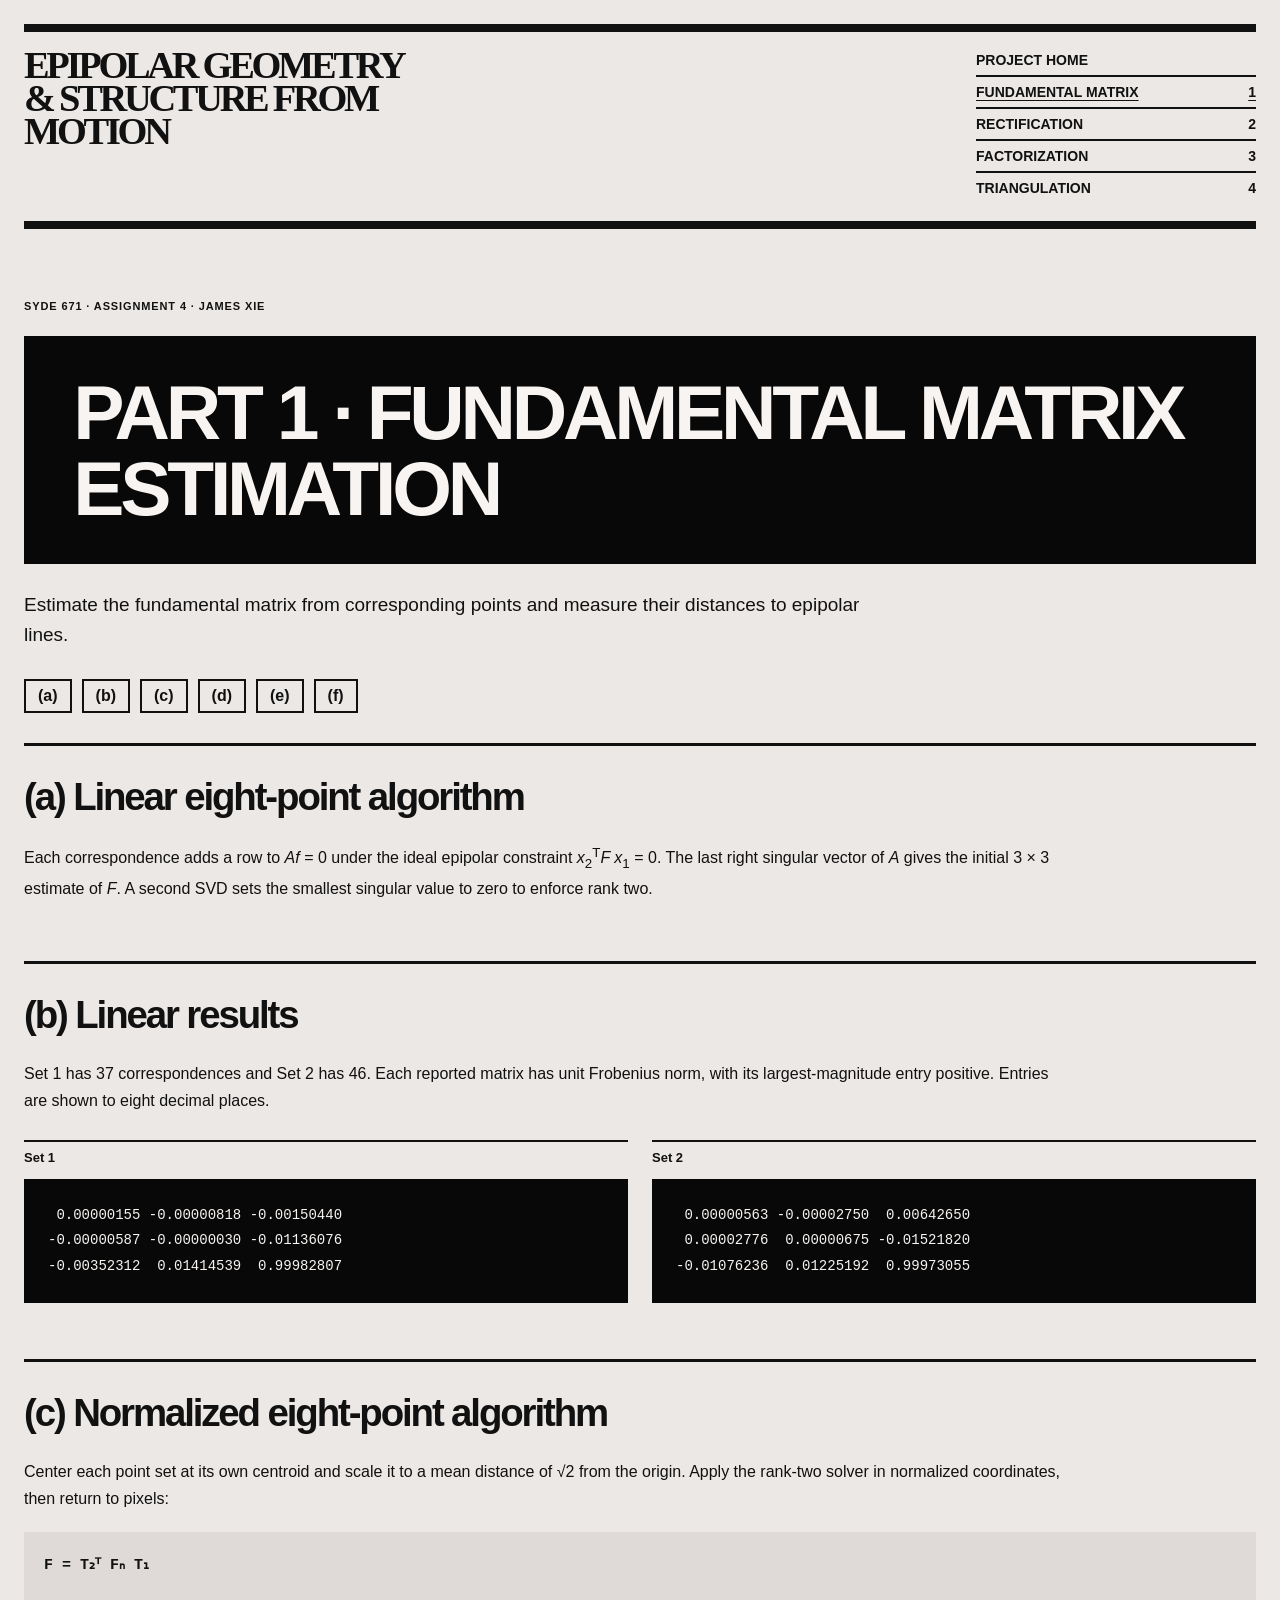
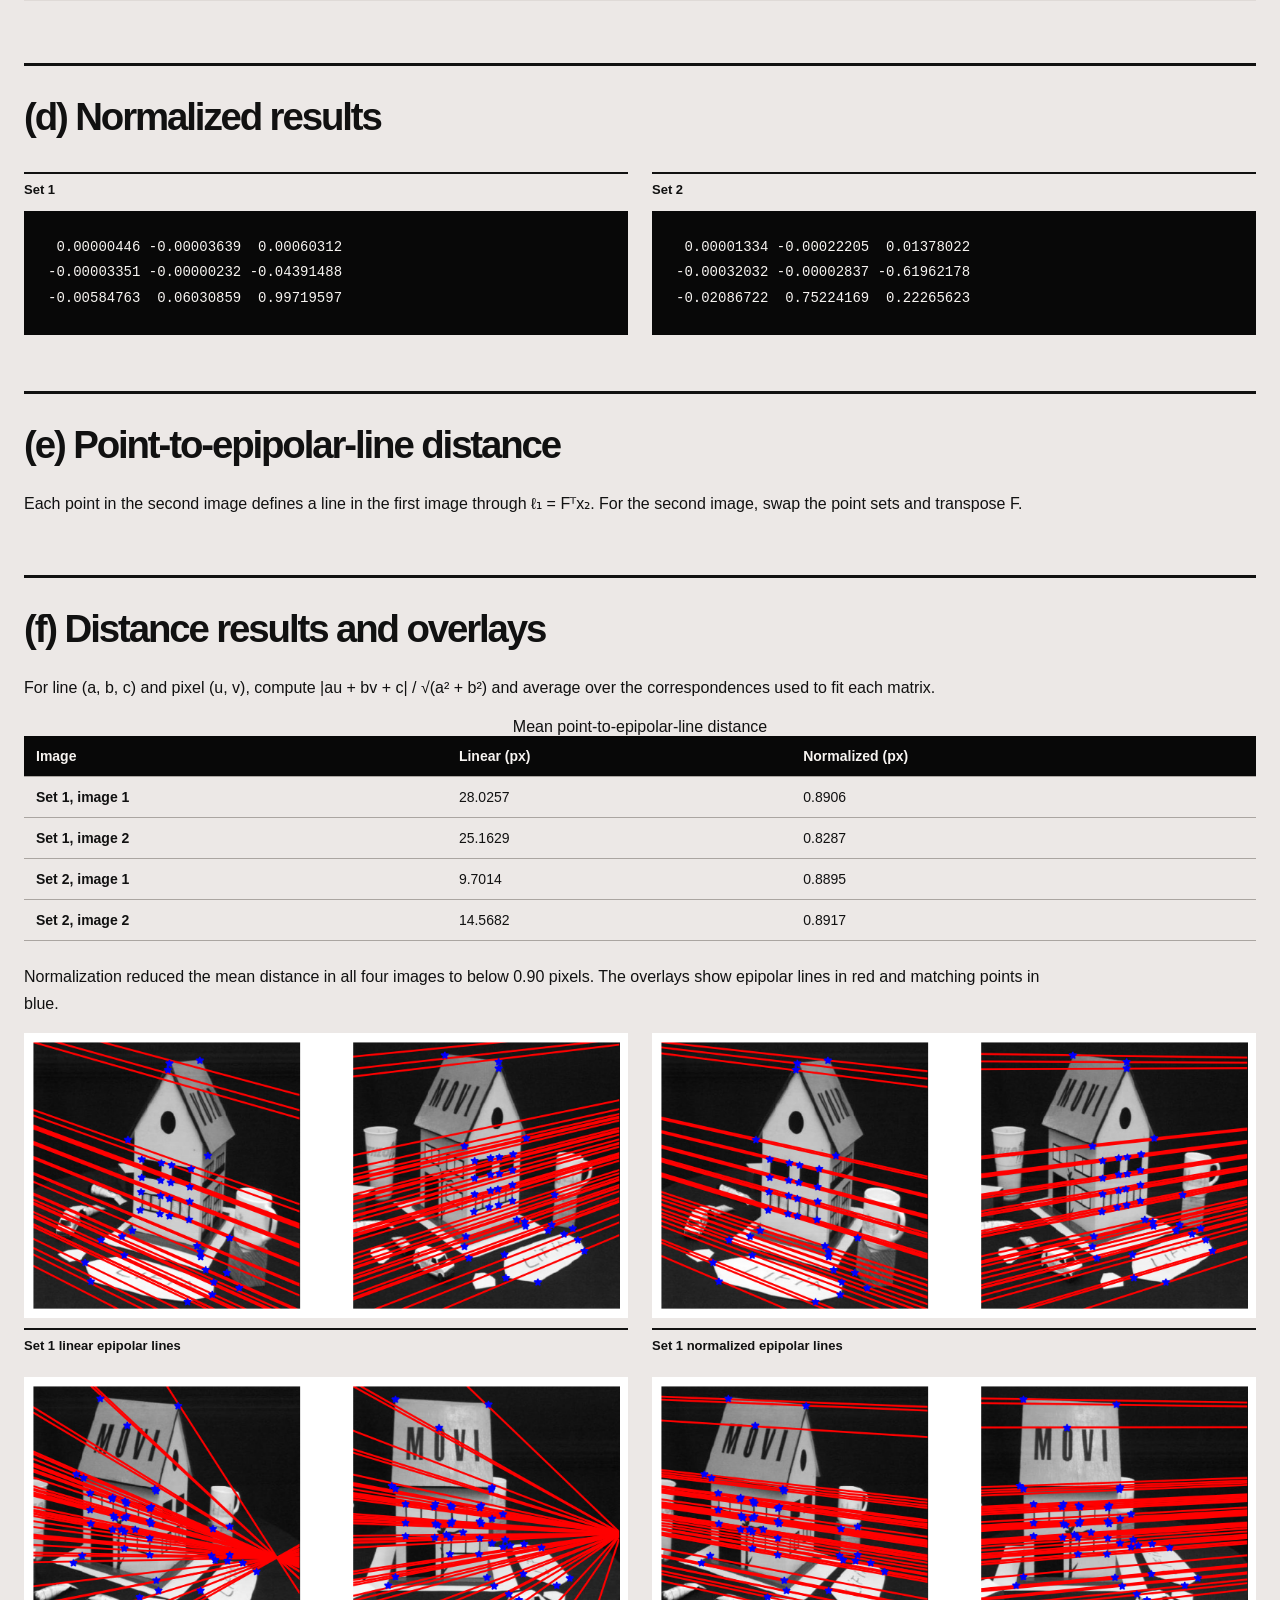
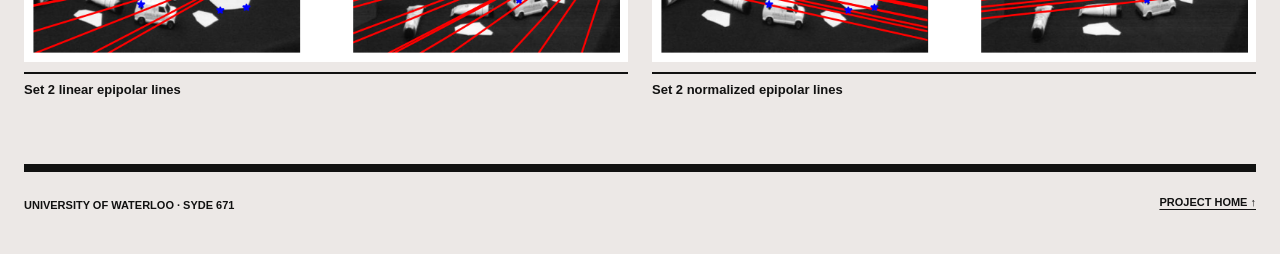
==== Part 1/report.html @ 1b06e58b "Publish SYDE 671 Assignment 4 reports" ====
<!doctype html>
<html lang="en">
<head>
  <meta charset="utf-8">
  <meta name="viewport" content="width=device-width, initial-scale=1">
  <meta name="description" content="Estimate the fundamental matrix from corresponding points and measure their distances to epipolar lines.">
  <title>Part 1 · Fundamental Matrix Estimation · James Xie</title>
  <link rel="stylesheet" href="../style.css">
</head>
<body class="report-page">
<main class="shell">
  <header class="site-header">
    <a class="brand" href="../index.html" aria-label="Assignment 4 home">Epipolar Geometry<br>&amp; Structure from Motion</a>
    <nav class="header-nav" aria-label="Project navigation">
      <a href="../index.html">Project home</a>
      <a href="report.html" aria-current="page">Fundamental matrix <span>1</span></a>
      <a href="../Part%202/report.html">Rectification <span>2</span></a>
      <a href="../Part%203/report.html">Factorization <span>3</span></a>
      <a href="../Part%204/report.html">Triangulation <span>4</span></a>
    </nav>
  </header>
  <section class="project-hero">
    <p class="eyebrow">SYDE 671 · Assignment 4 · James Xie</p>
    <h1>PART 1 · FUNDAMENTAL MATRIX<br>ESTIMATION</h1>
    <p class="project-deck">Estimate the fundamental matrix from corresponding points and measure their distances to epipolar lines.</p>
  </section>
  <nav class="subpart-nav" aria-label="Subparts">
    <a href="#a" aria-label="Subpart a">(a)</a>
    <a href="#b" aria-label="Subpart b">(b)</a>
    <a href="#c" aria-label="Subpart c">(c)</a>
    <a href="#d" aria-label="Subpart d">(d)</a>
    <a href="#e" aria-label="Subpart e">(e)</a>
    <a href="#f" aria-label="Subpart f">(f)</a>
  </nav>
  <section class="report-section" id="a">
    <h2>(a) Linear eight-point algorithm</h2>
    <p>Each correspondence adds a row to <em>Af</em> = 0 under the ideal epipolar constraint
    <em>x</em><sub>2</sub><sup>T</sup><em>F x</em><sub>1</sub> = 0. The last right singular vector
    of <em>A</em> gives the initial 3 × 3 estimate of <em>F</em>. A second SVD sets the smallest
    singular value to zero to enforce rank two.</p>
  </section>
  <section class="report-section" id="b">
    <h2>(b) Linear results</h2>
    <p>Set 1 has 37 correspondences and Set 2 has 46. Each reported matrix has unit Frobenius
    norm, with its largest-magnitude entry positive. Entries are shown to eight decimal places.</p><div class="result-grid"><figure><figcaption>Set 1</figcaption><pre> 0.00000155 -0.00000818 -0.00150440
-0.00000587 -0.00000030 -0.01136076
-0.00352312  0.01414539  0.99982807</pre></figure><figure><figcaption>Set 2</figcaption><pre> 0.00000563 -0.00002750  0.00642650
 0.00002776  0.00000675 -0.01521820
-0.01076236  0.01225192  0.99973055</pre></figure></div>
  </section>
  <section class="report-section" id="c">
    <h2>(c) Normalized eight-point algorithm</h2>
    <p>Center each point set at its own centroid and scale it to a mean distance of √2
    from the origin. Apply the rank-two solver in normalized coordinates, then return
    to pixels:</p>
    <div class="formula">F = T₂ᵀ Fₙ T₁</div>
  </section>
  <section class="report-section" id="d">
    <h2>(d) Normalized results</h2>
    <div class="result-grid"><figure><figcaption>Set 1</figcaption><pre> 0.00000446 -0.00003639  0.00060312
-0.00003351 -0.00000232 -0.04391488
-0.00584763  0.06030859  0.99719597</pre></figure><figure><figcaption>Set 2</figcaption><pre> 0.00001334 -0.00022205  0.01378022
-0.00032032 -0.00002837 -0.61962178
-0.02086722  0.75224169  0.22265623</pre></figure></div>
  </section>
  <section class="report-section" id="e">
    <h2>(e) Point-to-epipolar-line distance</h2>
    <p>Each point in the second image defines a line in the first image through
    ℓ₁ = Fᵀx₂. For the second image, swap the point sets and transpose F.</p>
  </section>
  <section class="report-section" id="f">
    <h2>(f) Distance results and overlays</h2>
    <p>For line (a, b, c) and pixel (u, v), compute |au + bv + c| / √(a² + b²)
    and average over the correspondences used to fit each matrix.</p>
    <div class="scroll"><table>
      <caption>Mean point-to-epipolar-line distance</caption>
      <thead><tr><th scope="col">Image</th><th scope="col">Linear (px)</th><th scope="col">Normalized (px)</th></tr></thead>
      <tbody><tr><th scope="row">Set 1, image 1</th><td>28.0257</td><td>0.8906</td></tr><tr><th scope="row">Set 1, image 2</th><td>25.1629</td><td>0.8287</td></tr><tr><th scope="row">Set 2, image 1</th><td>9.7014</td><td>0.8895</td></tr><tr><th scope="row">Set 2, image 2</th><td>14.5682</td><td>0.8917</td></tr></tbody>
    </table></div>
    <p>Normalization reduced the mean distance in all four images to below 0.90 pixels.
    The overlays show epipolar lines in red and matching points in blue.</p>
    <div class="result-grid"><figure><a href="figures/set1-lls.png"><img src="figures/set1-lls.png" alt="Set 1 linear epipolar lines" width="831" height="392" loading="lazy"></a><figcaption>Set 1 linear epipolar lines</figcaption></figure>
<figure><a href="figures/set1-normalized.png"><img src="figures/set1-normalized.png" alt="Set 1 normalized epipolar lines" width="831" height="392" loading="lazy"></a><figcaption>Set 1 normalized epipolar lines</figcaption></figure>
<figure><a href="figures/set2-lls.png"><img src="figures/set2-lls.png" alt="Set 2 linear epipolar lines" width="831" height="392" loading="lazy"></a><figcaption>Set 2 linear epipolar lines</figcaption></figure>
<figure><a href="figures/set2-normalized.png"><img src="figures/set2-normalized.png" alt="Set 2 normalized epipolar lines" width="831" height="392" loading="lazy"></a><figcaption>Set 2 normalized epipolar lines</figcaption></figure></div>
  </section>
  <footer class="site-footer">
    <p>University of Waterloo · SYDE 671</p>
    <a href="../index.html">Project home ↑</a>
  </footer>
</main>
</body>
</html>
---- style.css ----
/* Shared editorial style, adapted from Assignment 2's local stylesheet. */
:root {
  --paper: #ece8e6;
  --paper-deep: #dfdad7;
  --ink: #111;
  --muted: #4e4b49;
  --line: #aaa5a1;
  --dark: #080808;
  --light: #f7f4f1;
  font-family: Arial, Helvetica, sans-serif;
  color: var(--ink);
  background: var(--paper);
  color-scheme: light;
}
* { box-sizing: border-box; }
html { scroll-behavior: smooth; scroll-padding-top: 24px; }
body { margin: 0; min-width: 320px; }
img { display: block; max-width: 100%; height: auto; }
a { color: inherit; text-decoration: none; }
a:focus-visible, summary:focus-visible { outline: 3px solid var(--ink); outline-offset: 5px; }
.shell { width: min(100% - 48px, 1500px); margin-inline: auto; }
h1, h2, h3, p, figure { margin-top: 0; }
h1, h2, h3 { font-family: Arial, Helvetica, sans-serif; font-weight: 900; letter-spacing: -.055em; }
h2 { font-size: clamp(28px, 3vw, 44px); line-height: 1.1; margin-bottom: 24px; overflow-wrap: anywhere; }
h3 { font-size: 24px; margin-top: 30px; }
p { line-height: 1.7; max-width: 1050px; }
.site-header { display: flex; align-items: flex-start; justify-content: space-between; gap: 32px; margin-top: 24px; padding: 13px 0 18px; border-top: 8px solid var(--ink); border-bottom: 8px solid var(--ink); }
.brand { display: inline-flex; max-width: 440px; font-family: Georgia, 'Times New Roman', serif; font-size: clamp(28px, 3vw, 43px); font-weight: 900; letter-spacing: -.085em; text-transform: uppercase; line-height: .86; padding-top: 4px; }
.header-nav { display: flex; flex-direction: column; width: 280px; font-size: 14px; font-weight: 800; text-transform: uppercase; line-height: 1.15; }
.header-nav a { display: flex; justify-content: space-between; gap: 14px; padding: 7px 0; border-bottom: 2px solid var(--ink); }
.header-nav a:last-child { border-bottom: 0; }
.header-nav a:hover, .header-nav a[aria-current] { text-decoration: underline; text-underline-offset: 3px; }
.eyebrow { margin: 0; font-size: 11px; font-weight: 800; letter-spacing: .08em; text-transform: uppercase; }
.project-hero { padding-block: 20px 30px; }
.project-hero > .eyebrow { margin-top: 48px; }
.project-hero h1 { padding: 38px 4%; background: var(--dark); color: var(--light); margin: 20px 0 26px; font-size: clamp(62px, 8vw, 125px); line-height: .99; overflow-wrap: anywhere; }
.project-deck { max-width: 850px; font-size: 19px; line-height: 1.55; margin: 0; }
.project-hero-rule { display: flex; justify-content: space-between; flex-wrap: wrap; gap: 12px 25px; border-top: 3px solid var(--ink); margin-top: 28px; padding-top: 15px; font-size: 11px; font-weight: 800; text-transform: uppercase; }
.site-footer { display: flex; justify-content: space-between; align-items: start; flex-wrap: wrap; gap: 25px; border-top: 8px solid var(--ink); margin-top: 25px; padding-block: 24px 40px; font-size: 11px; font-weight: 700; text-transform: uppercase; }
.site-footer p { margin: 0; max-width: 800px; }
.site-footer a, p a, .resource-links a { text-decoration: underline; text-underline-offset: 3px; }
.section-heading { display: flex; align-items: end; justify-content: space-between; gap: 30px; border-top: 8px solid var(--ink); padding-top: 18px; margin-bottom: 32px; }
.section-heading h2 { font-size: clamp(37px, 4.5vw, 68px); line-height: 1.02; margin: 12px 0 0; }
.section-heading > p { max-width: 330px; color: var(--muted); font-size: 14px; line-height: 1.5; margin: 0; }
.project-index { padding-block: 35px 55px; }
.study-row { display: grid; grid-template-columns: minmax(0, .9fr) minmax(0, 1.1fr); gap: 38px; border-bottom: 3px solid var(--ink); padding: 0 0 30px; margin-bottom: 32px; }
.study-copy h3 { font-size: clamp(30px, 3.5vw, 50px); line-height: 1.02; margin: 18px 0; }
.study-copy p { max-width: 610px; }
.study-image { display: flex; align-items: center; min-width: 0; background: var(--paper-deep); }
.study-image img { width: 100%; }
.solid-link { background: var(--dark); color: var(--light); padding: 15px 25px; display: inline-flex; align-items: center; justify-content: space-between; gap: 36px; min-width: 200px; font-size: 13px; font-weight: 800; }
.solid-link:hover { background: #393633; }
.photo-section { padding-block: 10px 55px; }
.photo-grid { display: grid; grid-template-columns: repeat(3, minmax(0, 1fr)); gap: 16px; }
.photo-grid figure { min-width: 0; margin: 0; }
.photo-grid img { width: 100%; }
.photo-grid figcaption { border-top: 3px solid var(--ink); margin-top: 12px; padding-top: 10px; font-size: 11px; font-weight: 800; line-height: 1.6; }
.photo-grid figcaption span { display: block; color: var(--muted); font-weight: 400; }
.source-note { margin: 24px 0 0; font-size: 14px; }
.upcoming { padding-block: 10px 45px; }
.upcoming-grid { display: grid; grid-template-columns: repeat(2, minmax(0, 1fr)); gap: 30px; }
.upcoming-grid article { border-top: 2px solid var(--ink); padding-top: 16px; }
.upcoming-grid h3 { font-size: 26px; margin: 13px 0; }
.upcoming-grid p { font-size: 14px; color: var(--muted); }
.report-page .project-hero h1 { font-size: clamp(38px, 6vw, 84px); }
.report-section { padding-block: 30px 42px; border-top: 3px solid var(--ink); min-width: 0; }
.report-section > .eyebrow { margin-bottom: 15px; }
.report-section img { width: 100%; margin-block: 25px; }
pre { background: var(--dark); color: var(--light); padding: 24px; overflow-x: auto; font: 14px/1.8 Consolas, 'Courier New', monospace; white-space: pre; max-width: 100%; }
code { font: .92em Consolas, 'Courier New', monospace; }
.formula { padding: 20px; margin-block: 20px; background: var(--paper-deep); font: 700 15px/1.9 Consolas, 'Courier New', monospace; white-space: pre-wrap; overflow-x: auto; max-width: 100%; }
.metrics { display: grid; grid-template-columns: repeat(3, minmax(0, 1fr)); margin: 24px 0 30px; border-top: 3px solid var(--ink); border-bottom: 3px solid var(--ink); }
.metrics > div { padding: 20px; border-right: 1px solid var(--line); }
.metrics > div:first-child { padding-left: 0; }
.metrics > div:last-child { border-right: 0; }
.metrics strong { display: block; font-size: clamp(25px, 2.4vw, 38px); font-weight: 900; letter-spacing: -.04em; line-height: 1.1; margin-bottom: 10px; }
.metrics span { font-size: 12px; color: var(--muted); line-height: 1.5; }
.scroll { overflow-x: auto; max-width: 100%; }
table { border-collapse: collapse; width: 100%; margin-bottom: 22px; }
th, td { padding: 12px; text-align: left; border-bottom: 1px solid var(--line); font-size: 14px; }
thead { background: var(--dark); color: var(--light); }
table a { text-decoration: underline; text-underline-offset: 3px; }
.note, .warning { border-left: 4px solid var(--ink); background: var(--paper-deep); padding: 18px 22px; line-height: 1.7; margin-block: 22px; }
details { border-top: 1px solid var(--line); margin-top: 18px; padding-top: 14px; }
summary { cursor: pointer; font-size: 14px; font-weight: 800; line-height: 1.5; }
@media (max-width: 900px) {
  .shell { width: calc(100% - 36px); }
  .photo-grid { grid-template-columns: repeat(2, minmax(0, 1fr)); gap: 24px 16px; }
  .study-row { gap: 25px; }
}
@media (max-width: 640px) {
  .shell { width: calc(100% - 28px); }
  .site-header { margin-top: 14px; gap: 16px; border-width: 6px; }
  .brand { font-size: clamp(24px, 6.5vw, 36px); }
  .header-nav { width: 116px; flex-shrink: 0; font-size: 11px; }
  .header-nav a { padding-block: 6px; }
  .project-hero > .eyebrow { margin-top: 30px; }
  .project-hero h1 { font-size: clamp(36px, 10vw, 68px); padding: 26px 20px; }
  .report-page .project-hero h1 { font-size: clamp(28px, 8.7vw, 56px); }
  .project-deck { font-size: 16px; }
  .project-hero-rule { font-size: 10px; }
  .section-heading { align-items: start; flex-direction: column; gap: 18px; border-width: 6px; }
  .section-heading h2 { font-size: 40px; }
  .study-row { grid-template-columns: 1fr; gap: 24px; }
  .study-copy h3 { font-size: 36px; }
  .photo-grid { grid-template-columns: repeat(2, minmax(0, 1fr)); gap: 24px 12px; }
  .upcoming-grid { grid-template-columns: 1fr; gap: 20px; }
  .site-footer { flex-direction: column; gap: 10px; border-width: 6px; }
  .report-section { padding-block: 25px 32px; }
  .report-section h2 { font-size: 28px; }
  .metrics { grid-template-columns: 1fr; }
  .metrics > div, .metrics > div:first-child { padding: 16px 0; border-right: 0; border-bottom: 1px solid var(--line); }
  .metrics > div:last-child { border-bottom: 0; }
  pre { padding: 14px; font-size: 12px; }
  .formula { padding: 14px; font-size: 12px; }
  th, td { padding: 10px 8px; font-size: 12px; }
}
@media (max-width: 550px) {
  .report-page .site-header { flex-direction: column; }
  .report-page .header-nav { width: 100%; }
}
@media (prefers-reduced-motion: reduce) { html { scroll-behavior: auto; } }
@media print {
  :root { background: white; }
  .site-header { display: none; }
  .shell { width: 100%; }
  .project-hero h1, .report-page .project-hero h1 { font-size: 36pt; padding: 8mm; }
  .project-hero > .eyebrow { margin-top: 5mm; }
  pre { white-space: pre-wrap; overflow-wrap: anywhere; }
  .report-section { break-inside: auto; }
  h2, h3 { break-after: avoid; }
  * { -webkit-print-color-adjust: exact; print-color-adjust: exact; }
}

/* Assignment 4 report navigation and figures. */
.brand { display: block; overflow-wrap: anywhere; }
.header-nav { flex-shrink: 0; }
.subpart-nav { display: flex; flex-wrap: wrap; gap: 10px; margin-bottom: 30px; }
.subpart-nav a { padding: 6px 12px; border: 2px solid var(--ink); font-weight: 800; }
.subpart-nav a:hover { background: var(--dark); color: var(--light); }
.result-grid { display: grid; grid-template-columns: repeat(2, minmax(0, 1fr)); gap: 24px; }
.result-grid figure { margin: 0; min-width: 0; }
.result-grid img { margin: 0; }
.result-grid figcaption { border-top: 2px solid var(--ink); margin-top: 10px; padding-top: 8px; font-size: 13px; font-weight: 800; }
.report-status { color: var(--muted); }
@media (max-width: 640px) {
  .result-grid { grid-template-columns: 1fr; }
}
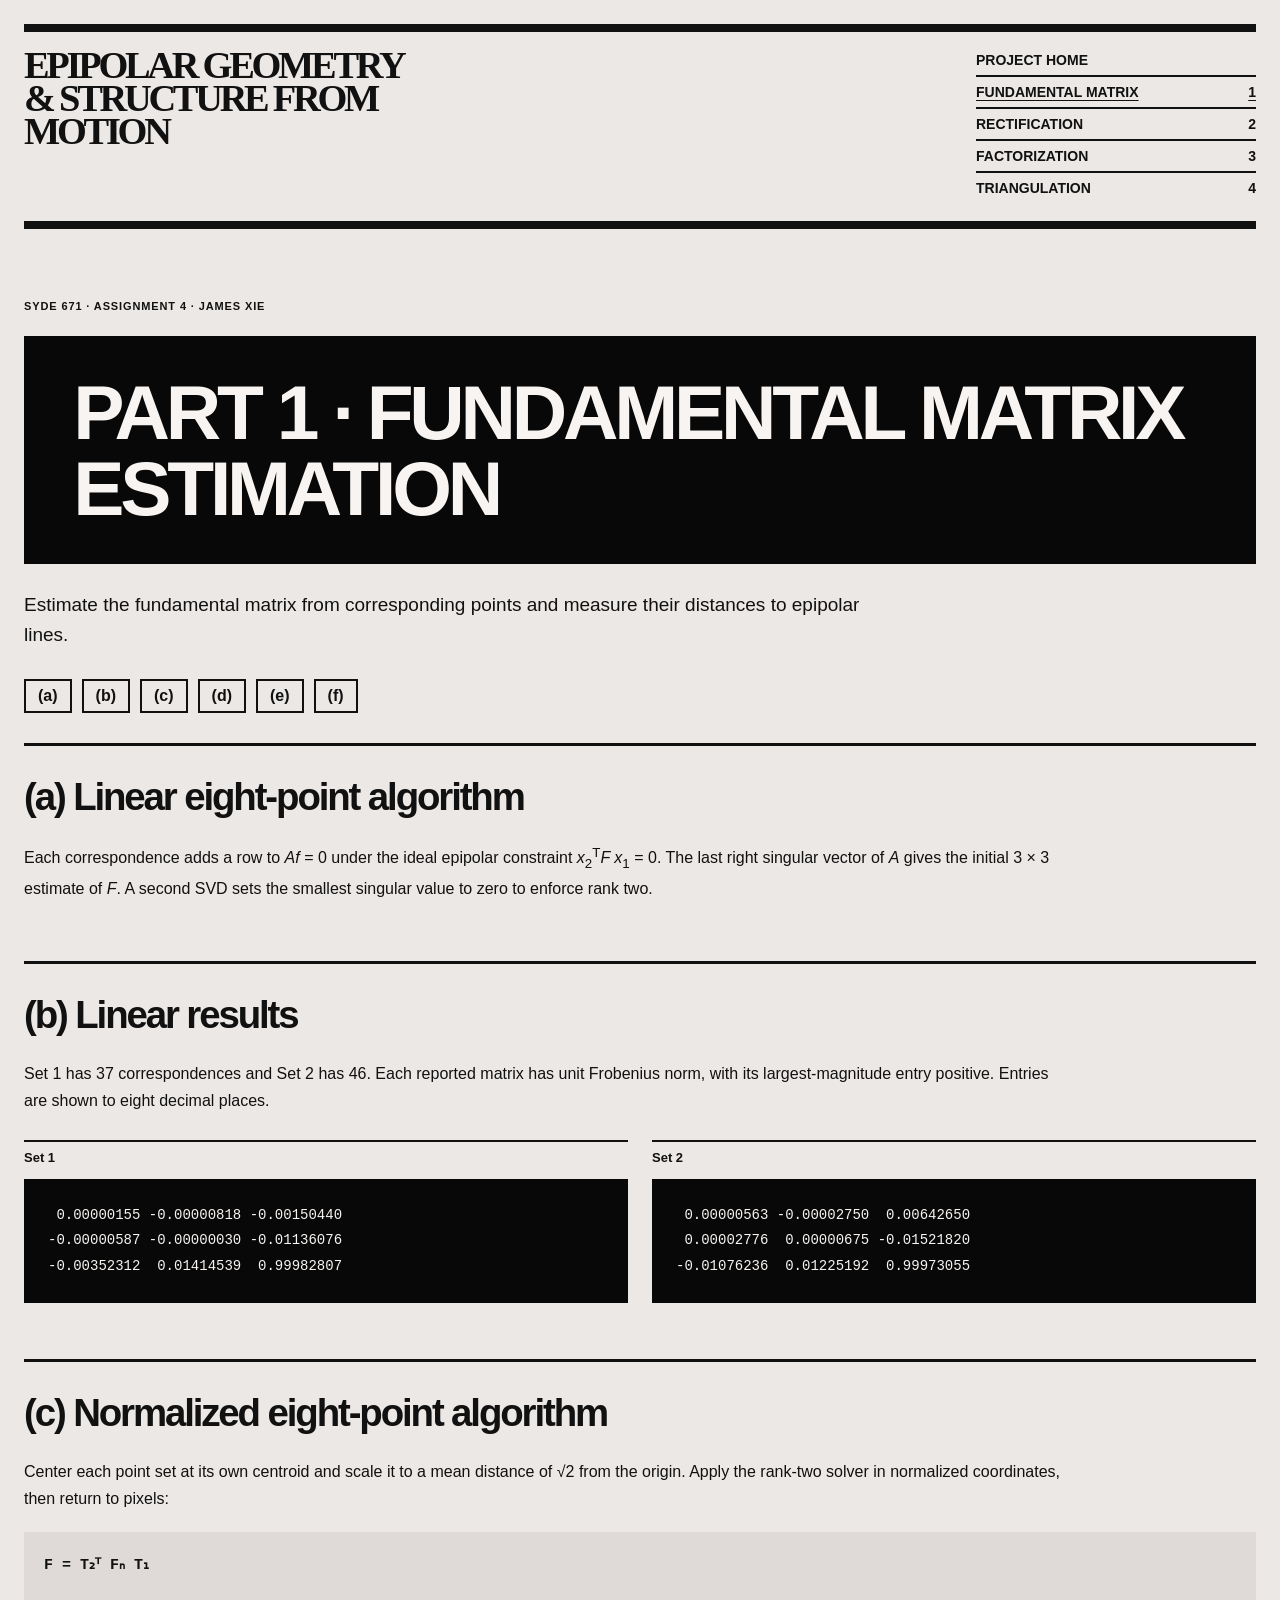
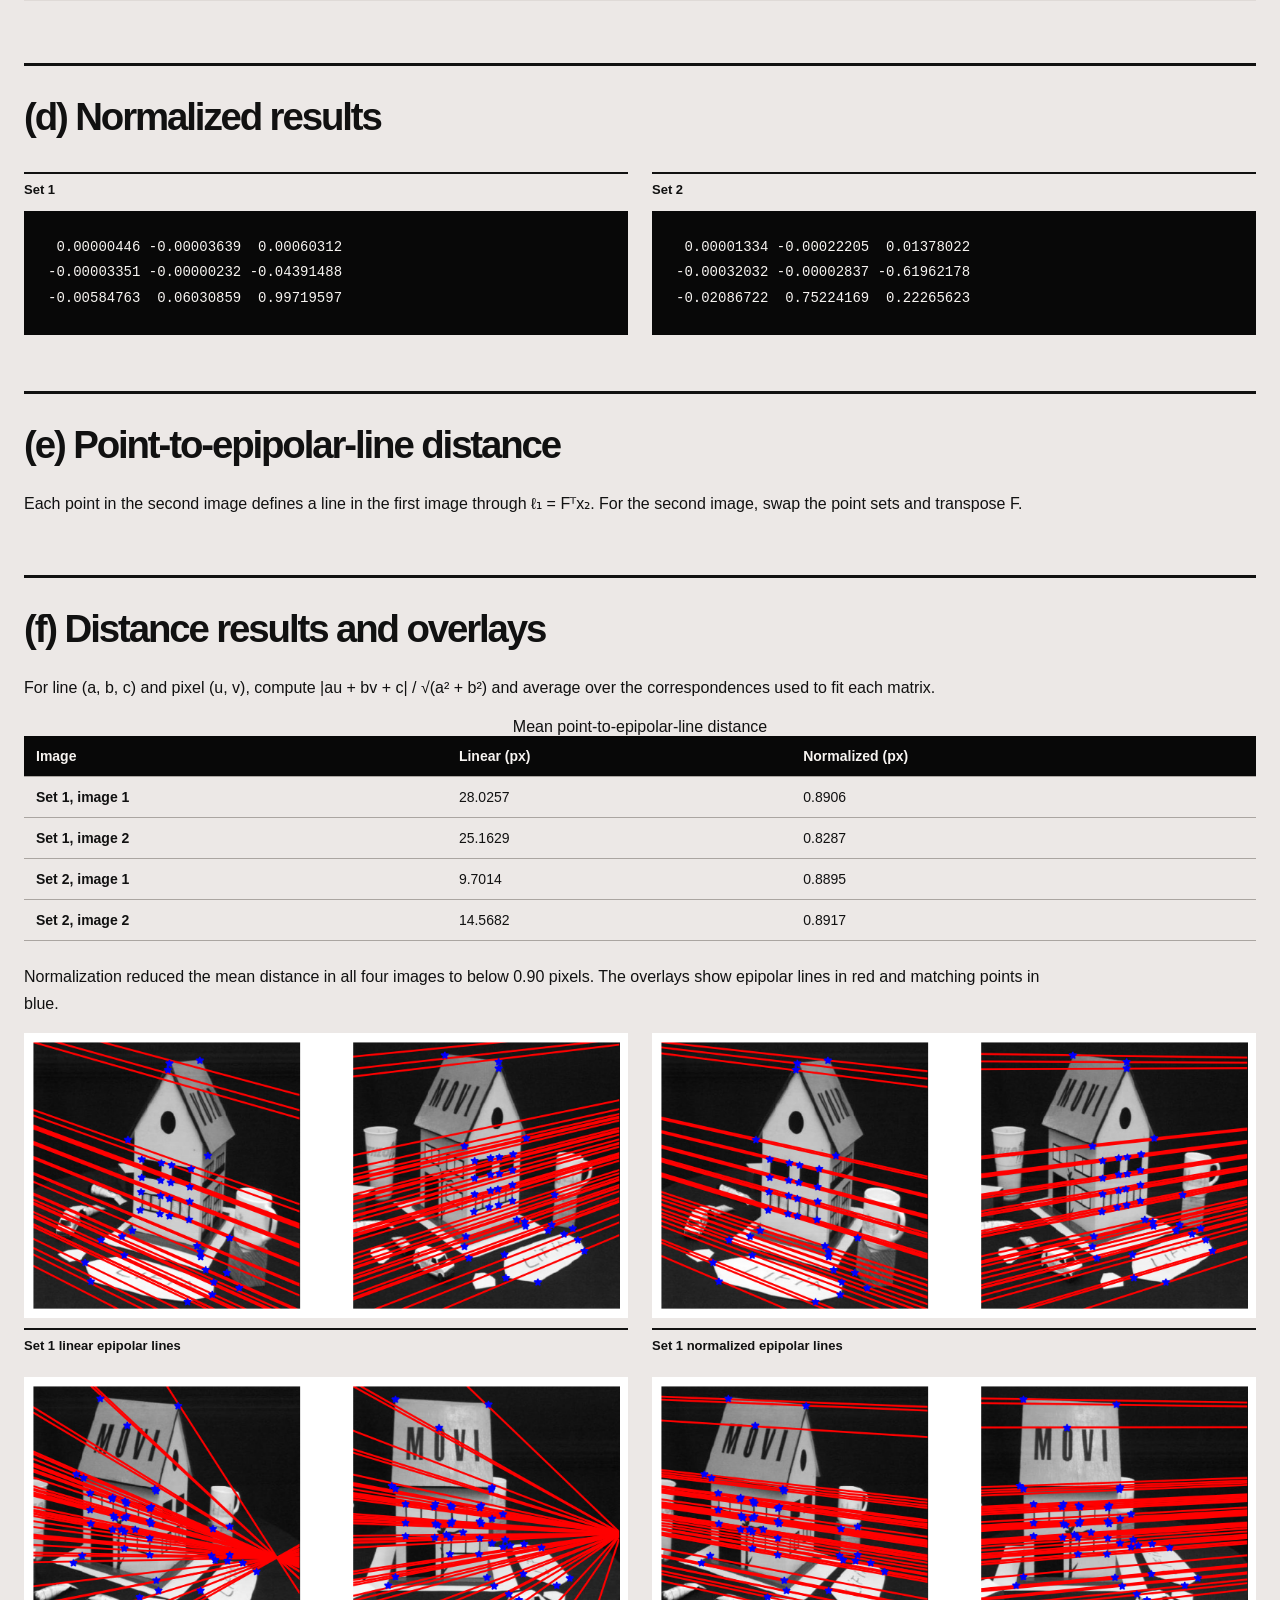
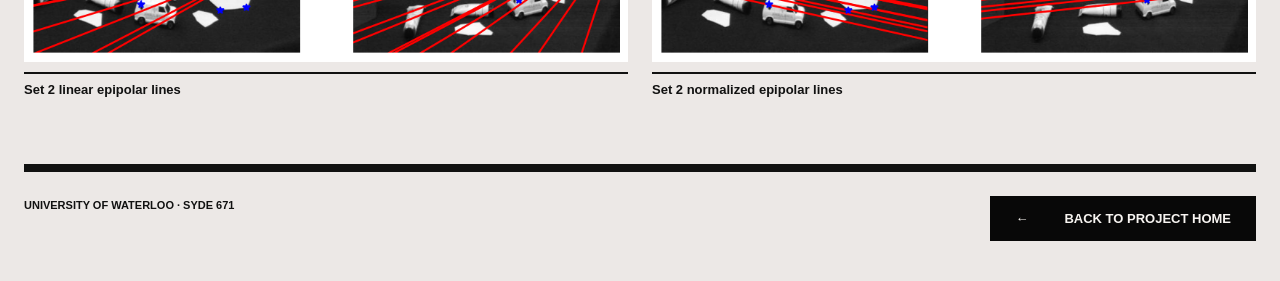
==== commit c2707946: "Make the report return links more visible" ====
--- a/Part 1/report.html
+++ b/Part 1/report.html
@@ -86,7 +86,7 @@
   </section>
   <footer class="site-footer">
     <p>University of Waterloo · SYDE 671</p>
-    <a href="../index.html">Project home ↑</a>
+    <a class="solid-link" href="../index.html"><span aria-hidden="true">←</span> Back to Project Home</a>
   </footer>
 </main>
 </body>
--- a/style.css
+++ b/style.css
@@ -38,7 +38,7 @@
 .project-hero-rule { display: flex; justify-content: space-between; flex-wrap: wrap; gap: 12px 25px; border-top: 3px solid var(--ink); margin-top: 28px; padding-top: 15px; font-size: 11px; font-weight: 800; text-transform: uppercase; }
 .site-footer { display: flex; justify-content: space-between; align-items: start; flex-wrap: wrap; gap: 25px; border-top: 8px solid var(--ink); margin-top: 25px; padding-block: 24px 40px; font-size: 11px; font-weight: 700; text-transform: uppercase; }
 .site-footer p { margin: 0; max-width: 800px; }
-.site-footer a, p a, .resource-links a { text-decoration: underline; text-underline-offset: 3px; }
+.site-footer a:not(.solid-link), p a, .resource-links a { text-decoration: underline; text-underline-offset: 3px; }
 .section-heading { display: flex; align-items: end; justify-content: space-between; gap: 30px; border-top: 8px solid var(--ink); padding-top: 18px; margin-bottom: 32px; }
 .section-heading h2 { font-size: clamp(37px, 4.5vw, 68px); line-height: 1.02; margin: 12px 0 0; }
 .section-heading > p { max-width: 330px; color: var(--muted); font-size: 14px; line-height: 1.5; margin: 0; }
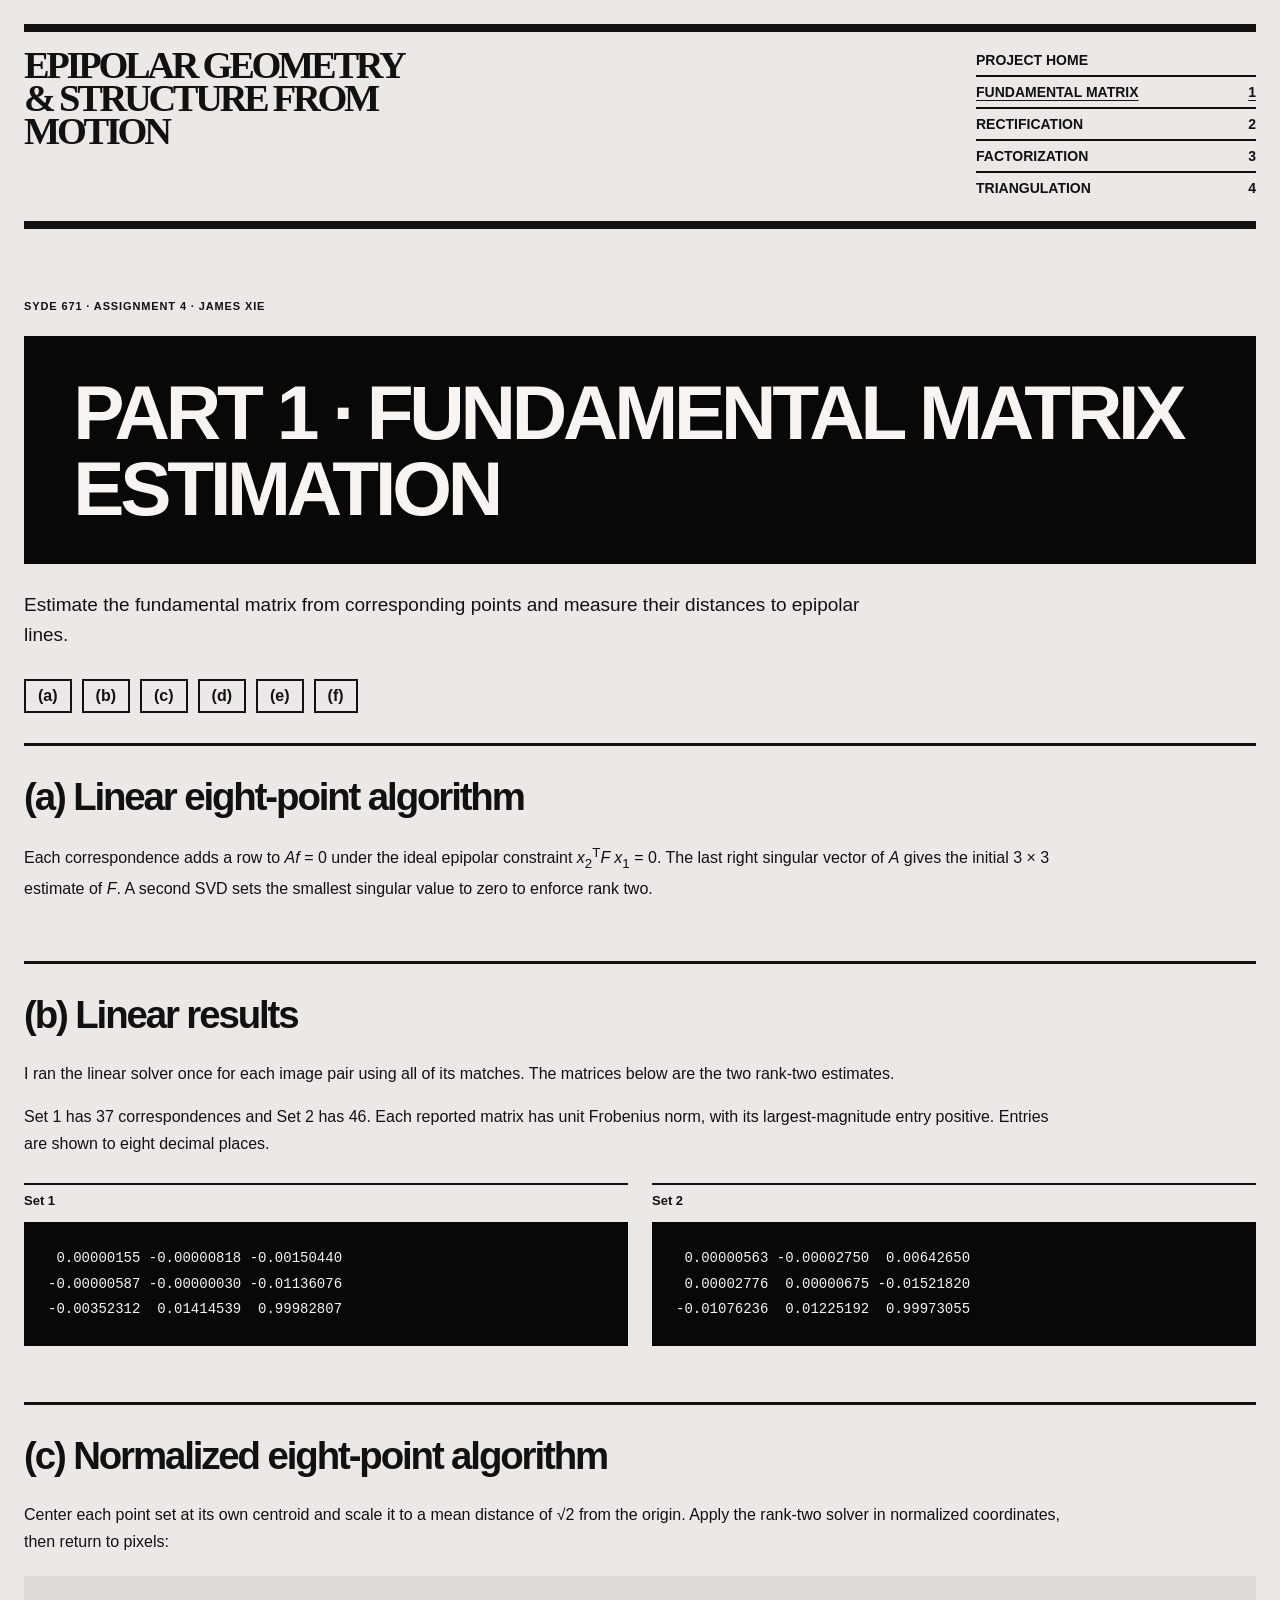
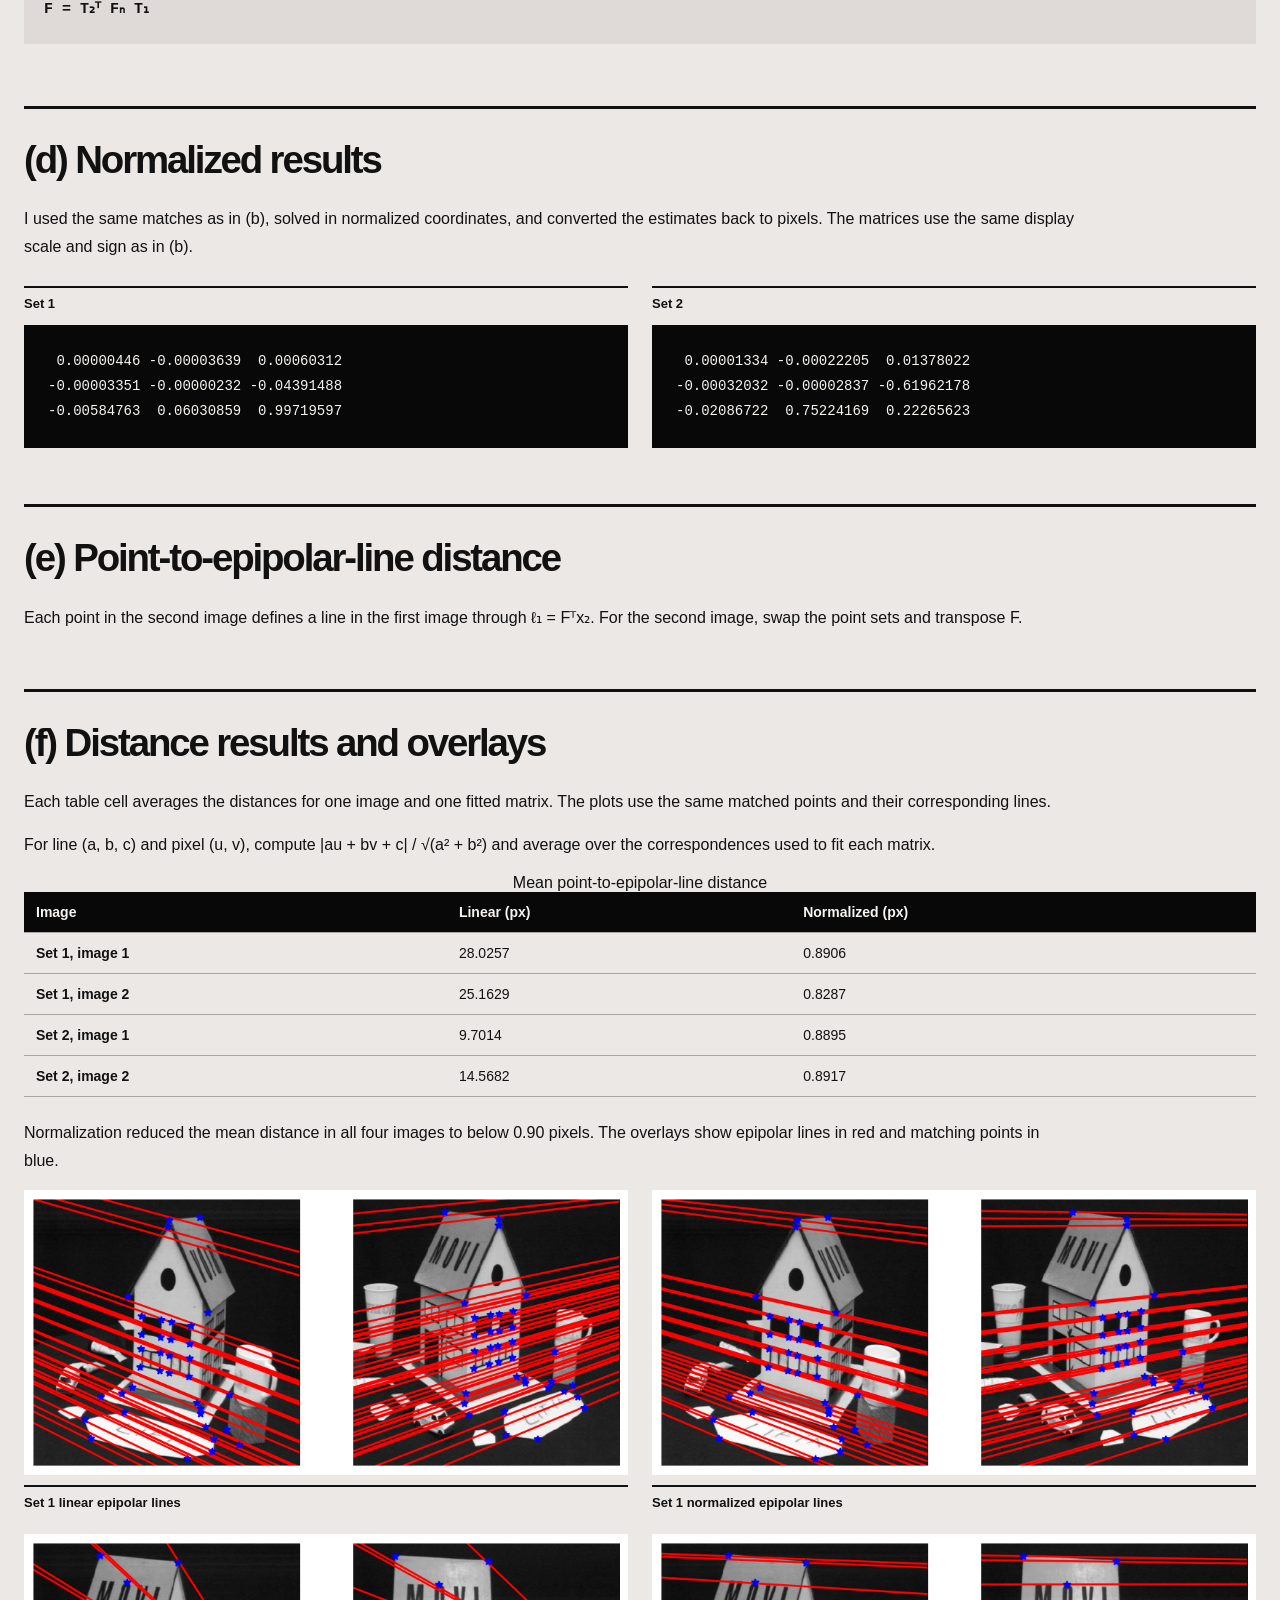
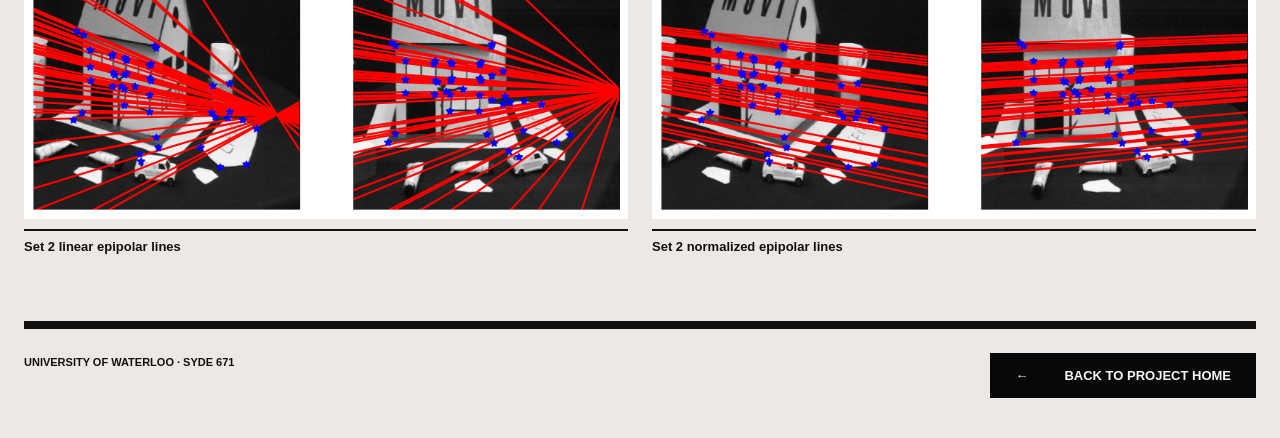
==== commit 5f26ff8b: "Explain how the report results were computed" ====
--- a/Part 1/report.html
+++ b/Part 1/report.html
@@ -41,6 +41,7 @@
   </section>
   <section class="report-section" id="b">
     <h2>(b) Linear results</h2>
+    <p>I ran the linear solver once for each image pair using all of its matches. The matrices below are the two rank-two estimates.</p>
     <p>Set 1 has 37 correspondences and Set 2 has 46. Each reported matrix has unit Frobenius
     norm, with its largest-magnitude entry positive. Entries are shown to eight decimal places.</p><div class="result-grid"><figure><figcaption>Set 1</figcaption><pre> 0.00000155 -0.00000818 -0.00150440
 -0.00000587 -0.00000030 -0.01136076
@@ -57,6 +58,7 @@
   </section>
   <section class="report-section" id="d">
     <h2>(d) Normalized results</h2>
+    <p>I used the same matches as in (b), solved in normalized coordinates, and converted the estimates back to pixels. The matrices use the same display scale and sign as in (b).</p>
     <div class="result-grid"><figure><figcaption>Set 1</figcaption><pre> 0.00000446 -0.00003639  0.00060312
 -0.00003351 -0.00000232 -0.04391488
 -0.00584763  0.06030859  0.99719597</pre></figure><figure><figcaption>Set 2</figcaption><pre> 0.00001334 -0.00022205  0.01378022
@@ -70,6 +72,7 @@
   </section>
   <section class="report-section" id="f">
     <h2>(f) Distance results and overlays</h2>
+    <p>Each table cell averages the distances for one image and one fitted matrix. The plots use the same matched points and their corresponding lines.</p>
     <p>For line (a, b, c) and pixel (u, v), compute |au + bv + c| / √(a² + b²)
     and average over the correspondences used to fit each matrix.</p>
     <div class="scroll"><table>
